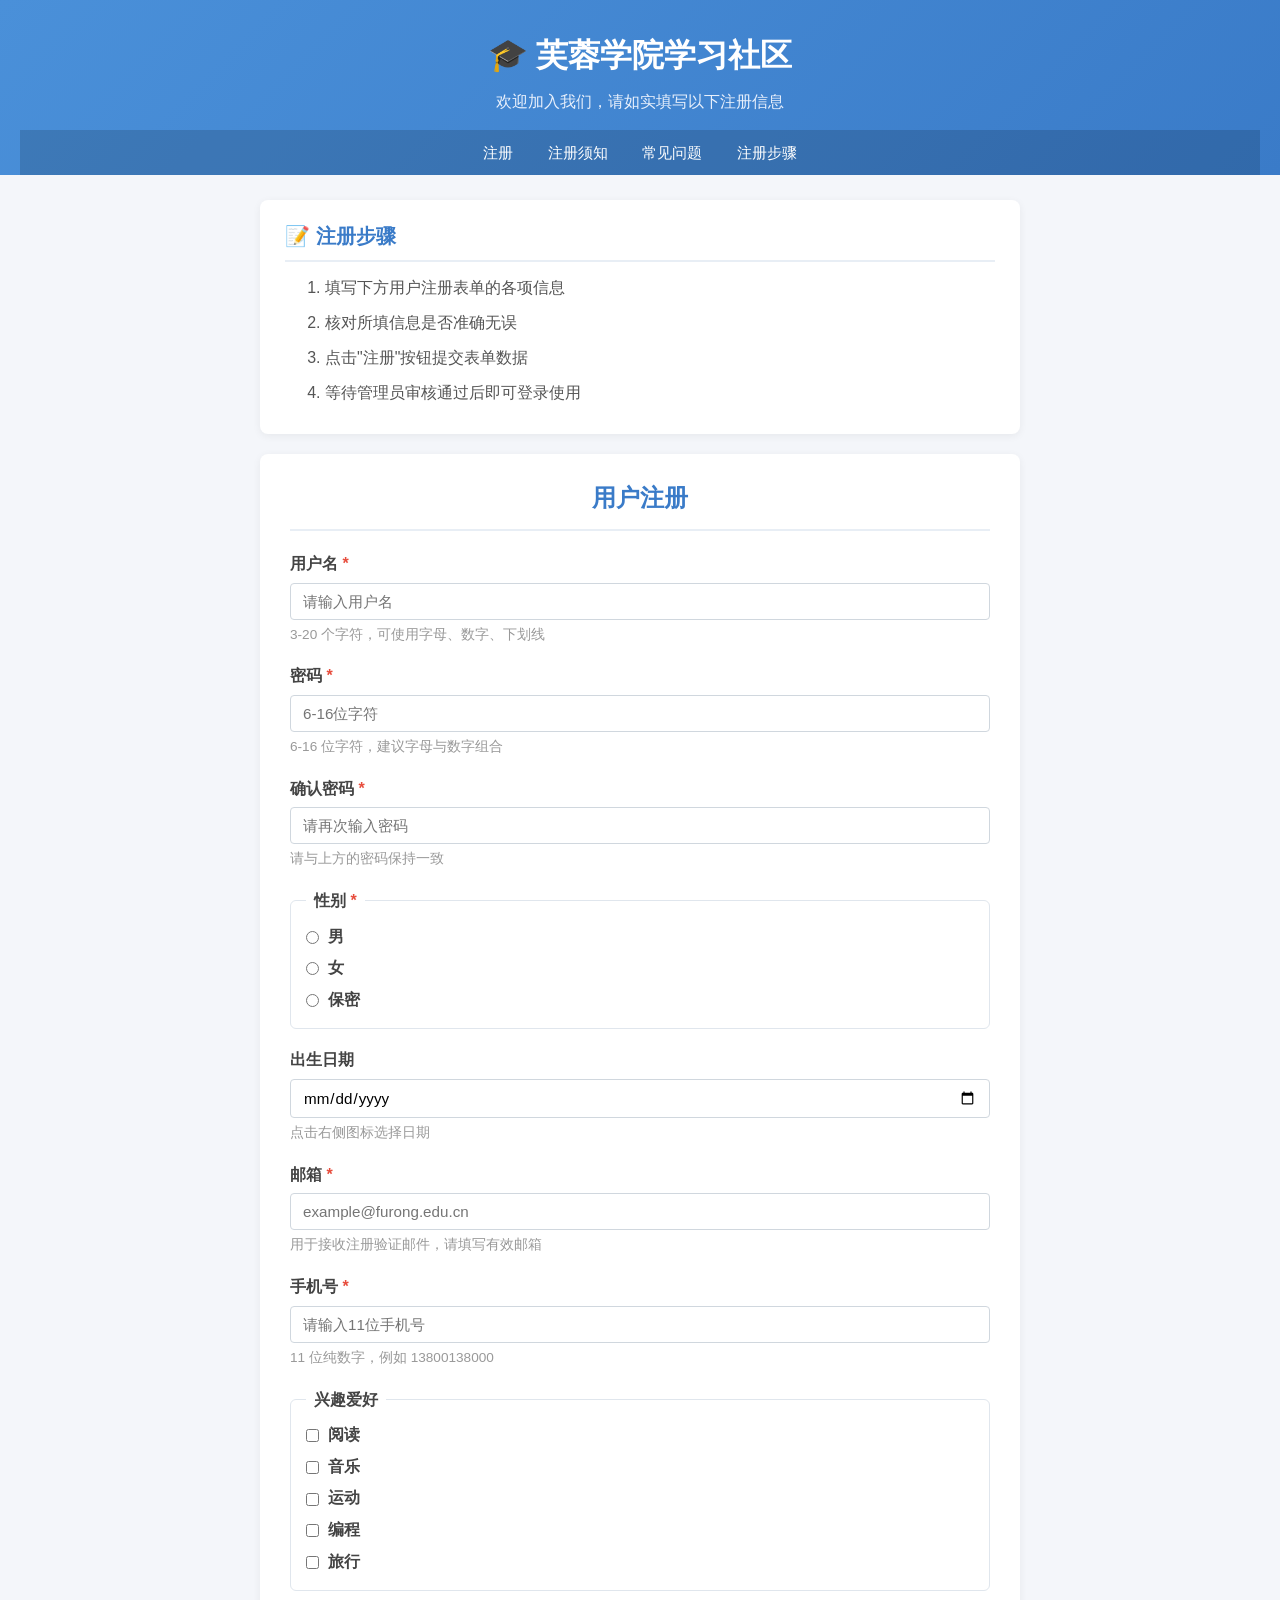
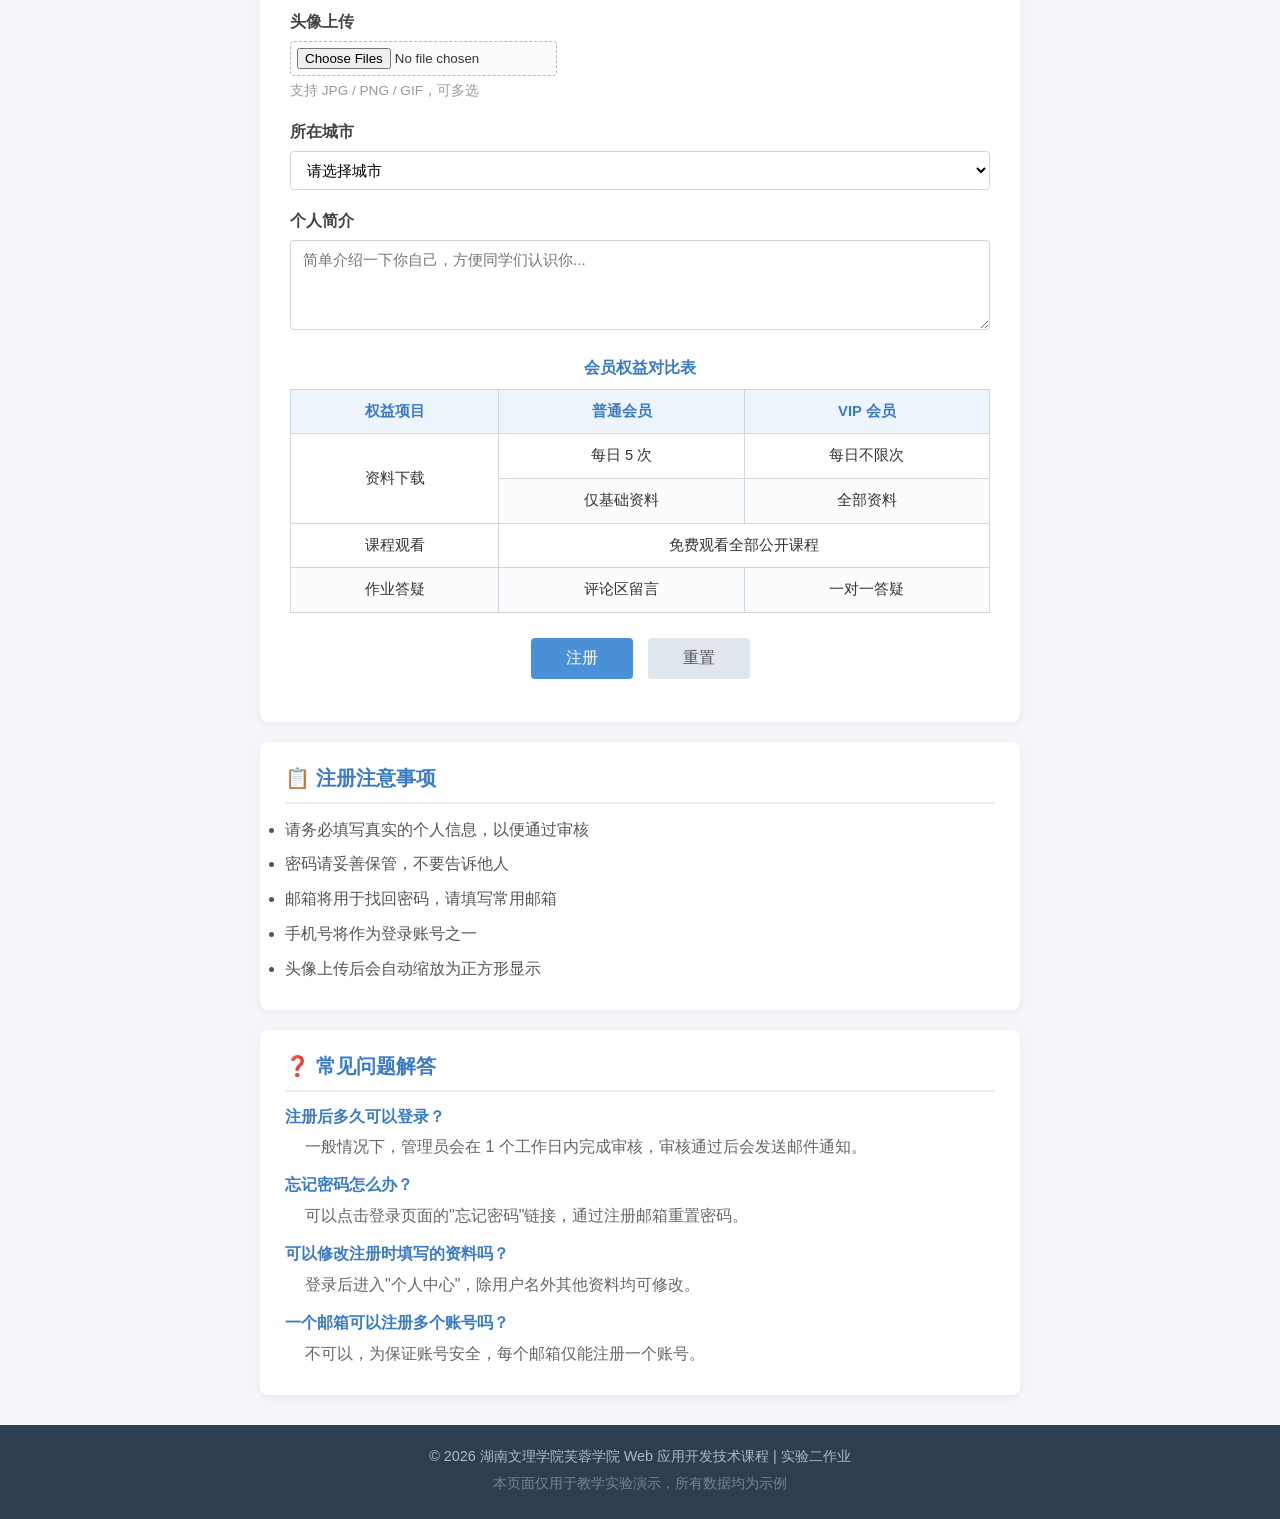
==== homework02/index.html @ c1a63b5d "第二次作业：用户注册页面" ====
<!DOCTYPE html>
<html lang="zh-CN">
<head>
    <meta charset="UTF-8">
    <meta name="viewport" content="width=device-width, initial-scale=1.0">
    <title>用户注册 - 芙蓉学院学习社区</title>
    <link rel="stylesheet" href="css/style.css">
</head>
<body>
    <!-- 页面头部（语义化标签 header） -->
    <header class="site-header">
        <div class="header-inner">
            <h1 class="site-title">🎓 芙蓉学院学习社区</h1>
            <p class="site-subtitle">欢迎加入我们，请如实填写以下注册信息</p>
        </div>
        <nav class="top-nav">
            <a href="#register-form">注册</a>
            <a href="#notice">注册须知</a>
            <a href="#faq">常见问题</a>
            <a href="#steps">注册步骤</a>
        </nav>
    </header>

    <!-- 主体区域（语义化标签 main） -->
    <main class="main-wrap">
        <!-- 注册步骤：有序列表 ol（教材P47） -->
        <section class="steps-box" id="steps">
            <h2>📝 注册步骤</h2>
            <ol class="steps-list">
                <li>填写下方用户注册表单的各项信息</li>
                <li>核对所填信息是否准确无误</li>
                <li>点击"注册"按钮提交表单数据</li>
                <li>等待管理员审核通过后即可登录使用</li>
            </ol>
        </section>

        <!-- 注册表单（核心部分，教材P203） -->
        <section class="form-box" id="register-form">
            <h2>用户注册</h2>
            <!-- 表单：action 暂时留空，method 用 post -->
            <form action="#" method="post" id="regForm" enctype="multipart/form-data">
                <!-- 用户名：text + required（教材P205） -->
                <div class="form-row">
                    <label for="username">
                        用户名 <span class="required">*</span>
                    </label>
                    <input type="text" id="username" name="username"
                           placeholder="请输入用户名" required minlength="3" maxlength="20">
                    <small class="hint">3-20 个字符，可使用字母、数字、下划线</small>
                </div>

                <!-- 密码：password + placeholder（教材P206） -->
                <div class="form-row">
                    <label for="password">
                        密码 <span class="required">*</span>
                    </label>
                    <input type="password" id="password" name="password"
                           placeholder="6-16位字符" required minlength="6" maxlength="16">
                    <small class="hint">6-16 位字符，建议字母与数字组合</small>
                </div>

                <!-- 确认密码：password（与密码一致） -->
                <div class="form-row">
                    <label for="confirmPassword">
                        确认密码 <span class="required">*</span>
                    </label>
                    <input type="password" id="confirmPassword" name="confirmPassword"
                           placeholder="请再次输入密码" required>
                    <small class="hint">请与上方的密码保持一致</small>
                </div>

                <!-- 性别：radio，使用 for+id 方式关联 label（教材P207） -->
                <fieldset class="form-row">
                    <legend>性别 <span class="required">*</span></legend>
                    <label for="male" class="radio-inline">
                        <input type="radio" id="male" name="gender" value="male" required>
                        男
                    </label>
                    <label for="female" class="radio-inline">
                        <input type="radio" id="female" name="gender" value="female">
                        女
                    </label>
                    <label for="secret" class="radio-inline">
                        <input type="radio" id="secret" name="gender" value="secret">
                        保密
                    </label>
                </fieldset>

                <!-- 出生日期：date，HTML5 新增类型（教材P239） -->
                <div class="form-row">
                    <label for="birthday">出生日期</label>
                    <input type="date" id="birthday" name="birthday" max="2010-12-31">
                    <small class="hint">点击右侧图标选择日期</small>
                </div>

                <!-- 邮箱：email，HTML5 新增类型 + required（教材P240） -->
                <div class="form-row">
                    <label for="email">
                        邮箱 <span class="required">*</span>
                    </label>
                    <input type="email" id="email" name="email"
                           placeholder="example@furong.edu.cn" required>
                    <small class="hint">用于接收注册验证邮件，请填写有效邮箱</small>
                </div>

                <!-- 手机号：tel + pattern 正则校验（教材P240、P235） -->
                <div class="form-row">
                    <label for="phone">
                        手机号 <span class="required">*</span>
                    </label>
                    <input type="tel" id="phone" name="phone"
                           placeholder="请输入11位手机号"
                           pattern="[0-9]{11}" required>
                    <small class="hint">11 位纯数字，例如 13800138000</small>
                </div>

                <!-- 兴趣爱好：checkbox 至少3个（教材P207） -->
                <!-- 这里使用包裹式 label 关联（与上方 for+id 形成两种用法） -->
                <fieldset class="form-row">
                    <legend>兴趣爱好</legend>
                    <label class="check-inline">
                        <input type="checkbox" name="hobby" value="reading"> 阅读
                    </label>
                    <label class="check-inline">
                        <input type="checkbox" name="hobby" value="music"> 音乐
                    </label>
                    <label class="check-inline">
                        <input type="checkbox" name="hobby" value="sports"> 运动
                    </label>
                    <label class="check-inline">
                        <input type="checkbox" name="hobby" value="coding"> 编程
                    </label>
                    <label class="check-inline">
                        <input type="checkbox" name="hobby" value="travel"> 旅行
                    </label>
                </fieldset>

                <!-- 头像上传：file + accept + multiple（教材P208） -->
                <div class="form-row">
                    <label for="avatar">头像上传</label>
                    <input type="file" id="avatar" name="avatar"
                           accept="image/*" multiple>
                    <small class="hint">支持 JPG / PNG / GIF，可多选</small>
                </div>

                <!-- 所在城市：select + option，一个默认选中（教材P214） -->
                <div class="form-row">
                    <label for="city">所在城市</label>
                    <select id="city" name="city">
                        <option value="" selected disabled>请选择城市</option>
                        <option value="changsha">长沙</option>
                        <option value="zhuzhou">株洲</option>
                        <option value="xiangtan">湘潭</option>
                        <option value="changde">常德</option>
                        <option value="yueyang">岳阳</option>
                        <option value="hengyang">衡阳</option>
                    </select>
                </div>

                <!-- 个人简介：textarea（教材P212） -->
                <div class="form-row">
                    <label for="bio">个人简介</label>
                    <textarea id="bio" name="bio" rows="4" cols="50"
                              placeholder="简单介绍一下你自己，方便同学们认识你..."></textarea>
                </div>

                <!-- 注册须知：表格 thead/tbody + colspan/rowspan（教材P179、P189） -->
                <div class="form-row" id="notice">
                    <table class="notice-table">
                        <caption>会员权益对比表</caption>
                        <thead>
                            <tr>
                                <th>权益项目</th>
                                <th>普通会员</th>
                                <th>VIP 会员</th>
                            </tr>
                        </thead>
                        <tbody>
                            <tr>
                                <!-- 使用 rowspan 合并：本列向下合并两行 -->
                                <td rowspan="2">资料下载</td>
                                <td>每日 5 次</td>
                                <td>每日不限次</td>
                            </tr>
                            <tr>
                                <td>仅基础资料</td>
                                <td>全部资料</td>
                            </tr>
                            <tr>
                                <td>课程观看</td>
                                <!-- 使用 colspan 合并：本行向右合并两列 -->
                                <td colspan="2">免费观看全部公开课程</td>
                            </tr>
                            <tr>
                                <td>作业答疑</td>
                                <td>评论区留言</td>
                                <td>一对一答疑</td>
                            </tr>
                        </tbody>
                    </table>
                </div>

                <!-- 操作按钮区 -->
                <div class="form-row btn-row">
                    <button type="submit" class="btn btn-submit">注册</button>
                    <button type="reset" class="btn btn-reset">重置</button>
                </div>
            </form>
        </section>

        <!-- 注册流程：无序列表 ul（教材P47） -->
        <section class="notice-box">
            <h2>📋 注册注意事项</h2>
            <ul class="notice-list">
                <li>请务必填写真实的个人信息，以便通过审核</li>
                <li>密码请妥善保管，不要告诉他人</li>
                <li>邮箱将用于找回密码，请填写常用邮箱</li>
                <li>手机号将作为登录账号之一</li>
                <li>头像上传后会自动缩放为正方形显示</li>
            </ul>
        </section>

        <!-- 常见问题：定义列表 dl（教材P47） -->
        <section class="faq-box" id="faq">
            <h2>❓ 常见问题解答</h2>
            <dl class="faq-list">
                <dt>注册后多久可以登录？</dt>
                <dd>一般情况下，管理员会在 1 个工作日内完成审核，审核通过后会发送邮件通知。</dd>

                <dt>忘记密码怎么办？</dt>
                <dd>可以点击登录页面的"忘记密码"链接，通过注册邮箱重置密码。</dd>

                <dt>可以修改注册时填写的资料吗？</dt>
                <dd>登录后进入"个人中心"，除用户名外其他资料均可修改。</dd>

                <dt>一个邮箱可以注册多个账号吗？</dt>
                <dd>不可以，为保证账号安全，每个邮箱仅能注册一个账号。</dd>
            </dl>
        </section>
    </main>

    <!-- 页脚（语义化标签 footer） -->
    <footer class="site-footer">
        <p>© 2026 湖南文理学院芙蓉学院 Web 应用开发技术课程 | 实验二作业</p>
        <p class="footer-sub">本页面仅用于教学实验演示，所有数据均为示例</p>
    </footer>

    <script src="js/app.js"></script>
</body>
</html>
---- homework02/css/style.css ----
/* ===== 全局样式 ===== */
* {
    margin: 0;
    padding: 0;
    box-sizing: border-box;
}

body {
    font-family: "Microsoft YaHei", "PingFang SC", Arial, sans-serif;
    background: #f4f6fa;
    color: #333;
    line-height: 1.6;
}

a {
    text-decoration: none;
    color: #4a90d9;
}

a:hover {
    color: #2a6cb8;
    text-decoration: underline;
}

/* ===== 页面头部 header ===== */
.site-header {
    background: linear-gradient(135deg, #4a90d9 0%, #3a7bc8 100%);
    color: #fff;
    text-align: center;
    padding: 30px 20px 0;
}

.header-inner {
    max-width: 800px;
    margin: 0 auto;
    padding-bottom: 15px;
}

.site-title {
    font-size: 2rem;
    margin-bottom: 8px;
}

.site-subtitle {
    font-size: 1rem;
    color: #e8f0fc;
}

.top-nav {
    background: rgba(0, 0, 0, 0.15);
    padding: 10px 20px;
}

.top-nav a {
    color: #fff;
    margin: 0 15px;
    font-size: 0.95rem;
    transition: opacity 0.3s;
}

.top-nav a:hover {
    opacity: 0.8;
    text-decoration: underline;
}

/* ===== 主体区域 main ===== */
.main-wrap {
    max-width: 800px;
    margin: 25px auto;
    padding: 0 20px;
}

/* ===== 注册步骤（ol 有序列表） ===== */
.steps-box,
.notice-box,
.faq-box {
    background: #fff;
    border-radius: 8px;
    padding: 20px 25px;
    margin-bottom: 20px;
    box-shadow: 0 2px 8px rgba(0, 0, 0, 0.06);
}

.steps-box h2,
.notice-box h2,
.faq-box h2 {
    color: #3a7bc8;
    font-size: 1.25rem;
    margin-bottom: 12px;
    padding-bottom: 8px;
    border-bottom: 2px solid #e8eef5;
}

.steps-list {
    margin-left: 25px;
    padding-left: 15px;
}

.steps-list li,
.notice-list li {
    margin-bottom: 6px;
    line-height: 1.8;
    color: #555;
}

/* ===== 注册表单 ===== */
.form-box {
    background: #fff;
    border-radius: 8px;
    padding: 25px 30px;
    margin-bottom: 20px;
    box-shadow: 0 2px 8px rgba(0, 0, 0, 0.06);
}

.form-box h2 {
    color: #3a7bc8;
    font-size: 1.5rem;
    text-align: center;
    margin-bottom: 20px;
    padding-bottom: 12px;
    border-bottom: 2px solid #e8eef5;
}

.form-row {
    margin-bottom: 18px;
}

.form-row > label {
    display: block;
    margin-bottom: 6px;
    font-weight: bold;
    color: #444;
}

.required {
    color: #e74c3c;
}

.hint {
    display: block;
    margin-top: 4px;
    color: #999;
    font-size: 0.85rem;
}

/* 输入框统一样式 */
input[type="text"],
input[type="password"],
input[type="email"],
input[type="tel"],
input[type="date"],
select,
textarea {
    width: 100%;
    padding: 9px 12px;
    border: 1px solid #d0d7de;
    border-radius: 4px;
    font-size: 0.95rem;
    font-family: inherit;
    background: #fff;
    outline: none;
    transition: border-color 0.3s;
}

input[type="text"]:focus,
input[type="password"]:focus,
input[type="email"]:focus,
input[type="tel"]:focus,
input[type="date"]:focus,
select:focus,
textarea:focus {
    border-color: #4a90d9;
    box-shadow: 0 0 0 2px rgba(74, 144, 217, 0.15);
}

textarea {
    resize: vertical;
    min-height: 90px;
}

input[type="file"] {
    padding: 6px;
    border: 1px dashed #b0b8c0;
    background: #fafbfc;
    border-radius: 4px;
}

/* fieldset / legend：用于单选与多选分组 */
fieldset {
    border: 1px solid #e0e6ed;
    border-radius: 6px;
    padding: 10px 15px;
}

legend {
    font-weight: bold;
    color: #444;
    padding: 0 8px;
}

.radio-inline,
.check-inline {
    display: inline-block;
    margin-right: 18px;
    cursor: pointer;
    font-weight: normal;
}

.radio-inline input,
.check-inline input {
    margin-right: 5px;
    vertical-align: middle;
}

/* ===== 表格：会员权益对比表 ===== */
.notice-table {
    width: 100%;
    border-collapse: collapse;
    margin-top: 8px;
    background: #fff;
}

.notice-table caption {
    caption-side: top;
    font-weight: bold;
    color: #3a7bc8;
    padding-bottom: 8px;
    font-size: 1rem;
}

.notice-table th,
.notice-table td {
    border: 1px solid #d0d7de;
    padding: 10px 12px;
    text-align: center;
    font-size: 0.92rem;
}

.notice-table thead {
    background: #eef4fb;
}

.notice-table th {
    color: #3a7bc8;
    font-weight: bold;
}

.notice-table tbody tr:nth-child(even) {
    background: #fafcfe;
}

/* ===== 按钮 ===== */
.btn-row {
    display: flex;
    gap: 15px;
    justify-content: center;
    margin-top: 25px;
}

.btn {
    padding: 10px 35px;
    border: none;
    border-radius: 4px;
    font-size: 1rem;
    cursor: pointer;
    font-family: inherit;
    transition: opacity 0.3s;
}

.btn:hover {
    opacity: 0.88;
}

.btn-submit {
    background: #4a90d9;
    color: #fff;
}

.btn-reset {
    background: #e0e6ed;
    color: #555;
}

/* ===== 常见问题 dl ===== */
.faq-list dt {
    font-weight: bold;
    color: #3a7bc8;
    margin-top: 12px;
    margin-bottom: 4px;
}

.faq-list dd {
    margin-left: 20px;
    color: #666;
    line-height: 1.7;
    margin-bottom: 8px;
}

/* ===== 页脚 footer ===== */
.site-footer {
    background: #2c3e50;
    color: #b0b8c0;
    text-align: center;
    padding: 20px 20px;
    margin-top: 30px;
}

.site-footer p {
    margin-bottom: 4px;
    font-size: 0.9rem;
}

.footer-sub {
    color: #7a8290;
    font-size: 0.85rem;
}

/* ===== 响应式 ===== */
@media (max-width: 600px) {
    .site-title {
        font-size: 1.5rem;
    }

    .form-box,
    .steps-box,
    .notice-box,
    .faq-box {
        padding: 18px 15px;
    }

    .top-nav a {
        margin: 0 8px;
        font-size: 0.85rem;
    }

    .radio-inline,
    .check-inline {
        display: block;
        margin-bottom: 8px;
    }

    .btn-row {
        flex-direction: column;
    }

    .btn {
        width: 100%;
    }
}
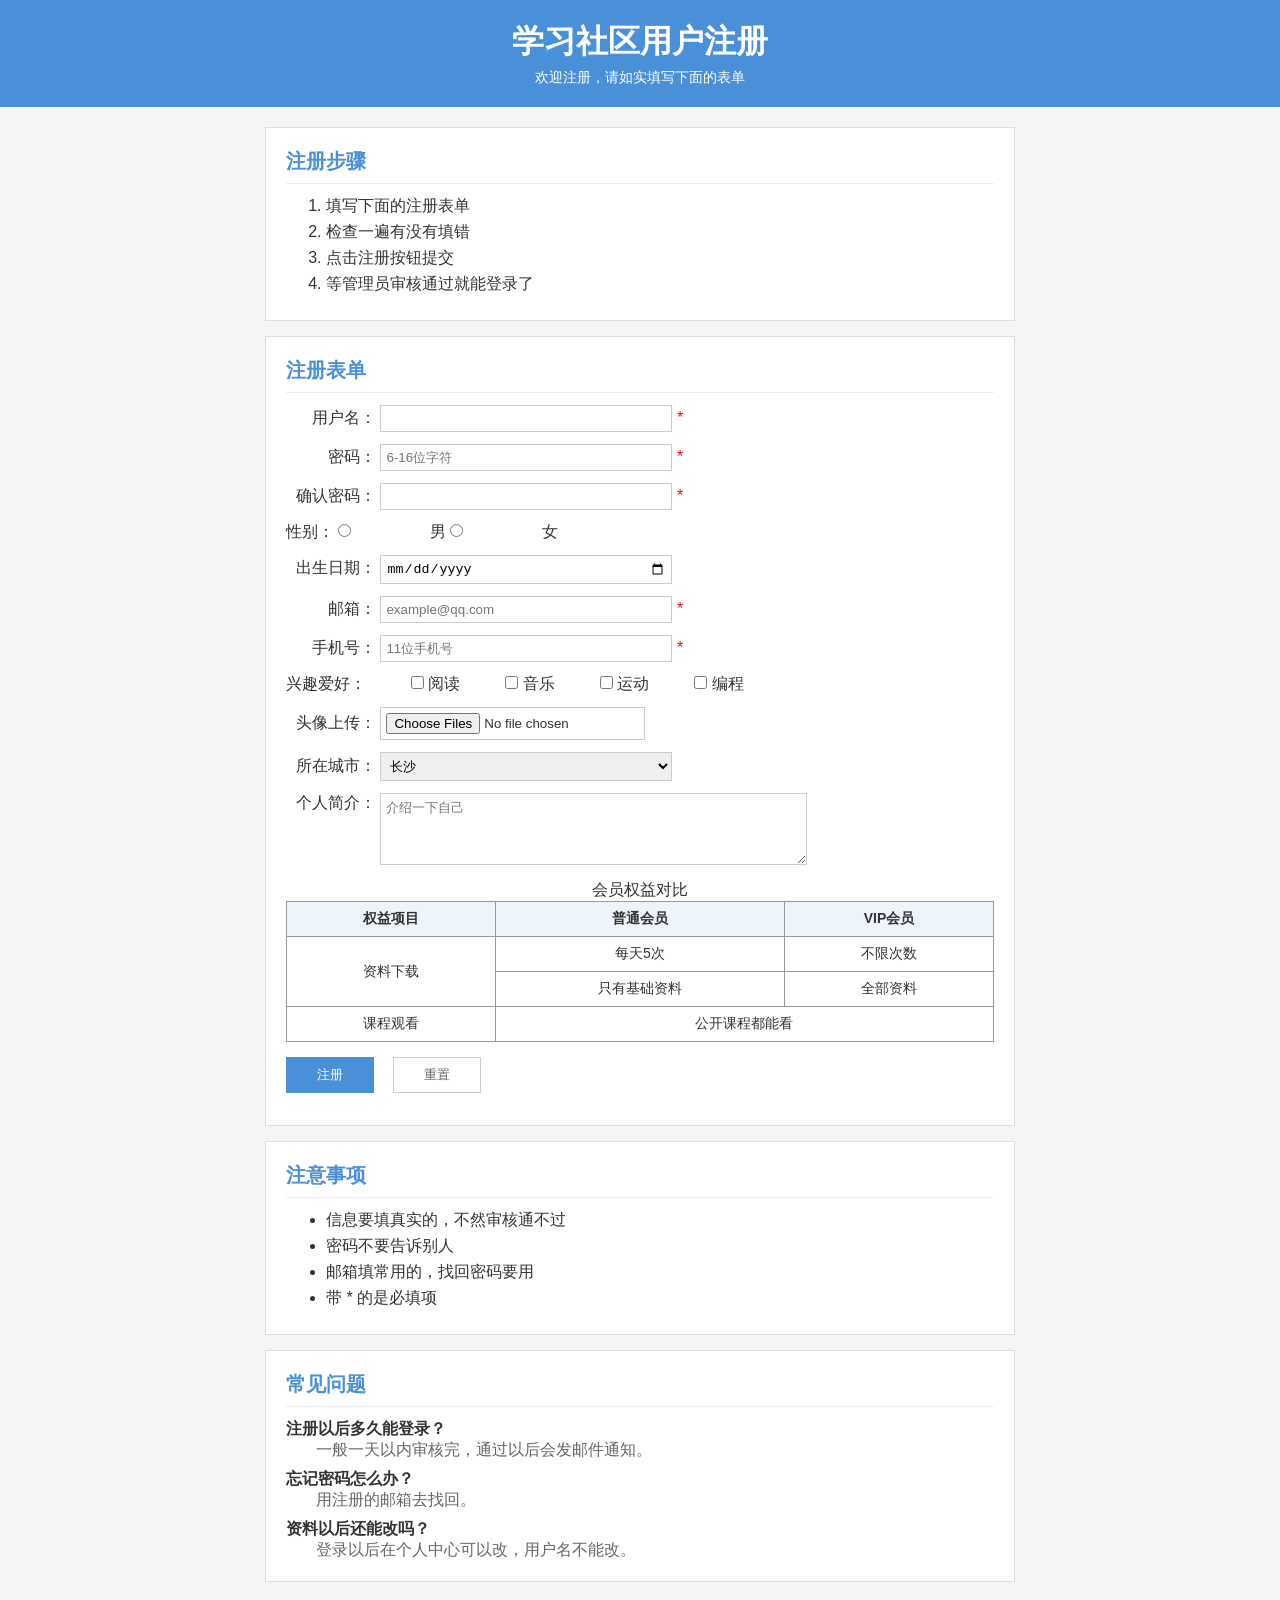
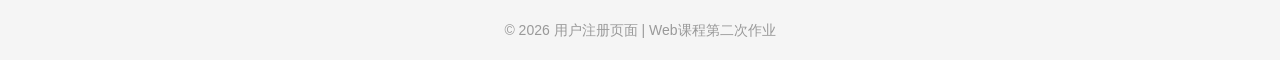
==== commit 37691347: "第二次作业：用户注册界面" ====
--- a/homework02/index.html
+++ b/homework02/index.html
@@ -3,246 +3,154 @@
 <head>
     <meta charset="UTF-8">
     <meta name="viewport" content="width=device-width, initial-scale=1.0">
-    <title>用户注册 - 芙蓉学院学习社区</title>
+    <title>用户注册</title>
     <link rel="stylesheet" href="css/style.css">
 </head>
 <body>
-    <!-- 页面头部（语义化标签 header） -->
-    <header class="site-header">
-        <div class="header-inner">
-            <h1 class="site-title">🎓 芙蓉学院学习社区</h1>
-            <p class="site-subtitle">欢迎加入我们，请如实填写以下注册信息</p>
-        </div>
-        <nav class="top-nav">
-            <a href="#register-form">注册</a>
-            <a href="#notice">注册须知</a>
-            <a href="#faq">常见问题</a>
-            <a href="#steps">注册步骤</a>
-        </nav>
+    <header>
+        <h1>学习社区用户注册</h1>
+        <p>欢迎注册，请如实填写下面的表单</p>
     </header>
 
-    <!-- 主体区域（语义化标签 main） -->
-    <main class="main-wrap">
-        <!-- 注册步骤：有序列表 ol（教材P47） -->
-        <section class="steps-box" id="steps">
-            <h2>📝 注册步骤</h2>
-            <ol class="steps-list">
-                <li>填写下方用户注册表单的各项信息</li>
-                <li>核对所填信息是否准确无误</li>
-                <li>点击"注册"按钮提交表单数据</li>
-                <li>等待管理员审核通过后即可登录使用</li>
+    <main>
+        <!-- 注册步骤 用有序列表 -->
+        <section class="box">
+            <h2>注册步骤</h2>
+            <ol>
+                <li>填写下面的注册表单</li>
+                <li>检查一遍有没有填错</li>
+                <li>点击注册按钮提交</li>
+                <li>等管理员审核通过就能登录了</li>
             </ol>
         </section>
 
-        <!-- 注册表单（核心部分，教材P203） -->
-        <section class="form-box" id="register-form">
-            <h2>用户注册</h2>
-            <!-- 表单：action 暂时留空，method 用 post -->
-            <form action="#" method="post" id="regForm" enctype="multipart/form-data">
-                <!-- 用户名：text + required（教材P205） -->
-                <div class="form-row">
-                    <label for="username">
-                        用户名 <span class="required">*</span>
-                    </label>
-                    <input type="text" id="username" name="username"
-                           placeholder="请输入用户名" required minlength="3" maxlength="20">
-                    <small class="hint">3-20 个字符，可使用字母、数字、下划线</small>
-                </div>
-
-                <!-- 密码：password + placeholder（教材P206） -->
-                <div class="form-row">
-                    <label for="password">
-                        密码 <span class="required">*</span>
-                    </label>
-                    <input type="password" id="password" name="password"
-                           placeholder="6-16位字符" required minlength="6" maxlength="16">
-                    <small class="hint">6-16 位字符，建议字母与数字组合</small>
-                </div>
-
-                <!-- 确认密码：password（与密码一致） -->
-                <div class="form-row">
-                    <label for="confirmPassword">
-                        确认密码 <span class="required">*</span>
-                    </label>
-                    <input type="password" id="confirmPassword" name="confirmPassword"
-                           placeholder="请再次输入密码" required>
-                    <small class="hint">请与上方的密码保持一致</small>
-                </div>
-
-                <!-- 性别：radio，使用 for+id 方式关联 label（教材P207） -->
-                <fieldset class="form-row">
-                    <legend>性别 <span class="required">*</span></legend>
-                    <label for="male" class="radio-inline">
-                        <input type="radio" id="male" name="gender" value="male" required>
-                        男
-                    </label>
-                    <label for="female" class="radio-inline">
-                        <input type="radio" id="female" name="gender" value="female">
-                        女
-                    </label>
-                    <label for="secret" class="radio-inline">
-                        <input type="radio" id="secret" name="gender" value="secret">
-                        保密
-                    </label>
-                </fieldset>
-
-                <!-- 出生日期：date，HTML5 新增类型（教材P239） -->
-                <div class="form-row">
-                    <label for="birthday">出生日期</label>
-                    <input type="date" id="birthday" name="birthday" max="2010-12-31">
-                    <small class="hint">点击右侧图标选择日期</small>
-                </div>
-
-                <!-- 邮箱：email，HTML5 新增类型 + required（教材P240） -->
-                <div class="form-row">
-                    <label for="email">
-                        邮箱 <span class="required">*</span>
-                    </label>
-                    <input type="email" id="email" name="email"
-                           placeholder="example@furong.edu.cn" required>
-                    <small class="hint">用于接收注册验证邮件，请填写有效邮箱</small>
-                </div>
-
-                <!-- 手机号：tel + pattern 正则校验（教材P240、P235） -->
-                <div class="form-row">
-                    <label for="phone">
-                        手机号 <span class="required">*</span>
-                    </label>
-                    <input type="tel" id="phone" name="phone"
-                           placeholder="请输入11位手机号"
-                           pattern="[0-9]{11}" required>
-                    <small class="hint">11 位纯数字，例如 13800138000</small>
-                </div>
-
-                <!-- 兴趣爱好：checkbox 至少3个（教材P207） -->
-                <!-- 这里使用包裹式 label 关联（与上方 for+id 形成两种用法） -->
-                <fieldset class="form-row">
-                    <legend>兴趣爱好</legend>
-                    <label class="check-inline">
-                        <input type="checkbox" name="hobby" value="reading"> 阅读
-                    </label>
-                    <label class="check-inline">
-                        <input type="checkbox" name="hobby" value="music"> 音乐
-                    </label>
-                    <label class="check-inline">
-                        <input type="checkbox" name="hobby" value="sports"> 运动
-                    </label>
-                    <label class="check-inline">
-                        <input type="checkbox" name="hobby" value="coding"> 编程
-                    </label>
-                    <label class="check-inline">
-                        <input type="checkbox" name="hobby" value="travel"> 旅行
-                    </label>
-                </fieldset>
-
-                <!-- 头像上传：file + accept + multiple（教材P208） -->
-                <div class="form-row">
-                    <label for="avatar">头像上传</label>
-                    <input type="file" id="avatar" name="avatar"
-                           accept="image/*" multiple>
-                    <small class="hint">支持 JPG / PNG / GIF，可多选</small>
-                </div>
-
-                <!-- 所在城市：select + option，一个默认选中（教材P214） -->
-                <div class="form-row">
-                    <label for="city">所在城市</label>
-                    <select id="city" name="city">
-                        <option value="" selected disabled>请选择城市</option>
-                        <option value="changsha">长沙</option>
+        <section class="box">
+            <h2>注册表单</h2>
+            <form action="#" method="post" id="regForm">
+                <p>
+                    <label for="username">用户名：</label>
+                    <input type="text" name="username" id="username" required>
+                    <span class="red">*</span>
+                </p>
+                <p>
+                    <label for="password">密码：</label>
+                    <input type="password" name="password" id="password" placeholder="6-16位字符" required>
+                    <span class="red">*</span>
+                </p>
+                <p>
+                    <label for="confirmPassword">确认密码：</label>
+                    <input type="password" name="confirmPassword" id="confirmPassword" required>
+                    <span class="red">*</span>
+                </p>
+                <!-- 性别 单选 for+id这种label用法 -->
+                <p>
+                    性别：
+                    <input type="radio" name="gender" id="male" value="male" required>
+                    <label for="male">男</label>
+                    <input type="radio" name="gender" id="female" value="female">
+                    <label for="female">女</label>
+                </p>
+                <p>
+                    <label for="birthday">出生日期：</label>
+                    <input type="date" name="birthday" id="birthday">
+                </p>
+                <p>
+                    <label for="email">邮箱：</label>
+                    <input type="email" name="email" id="email" placeholder="example@qq.com" required>
+                    <span class="red">*</span>
+                </p>
+                <p>
+                    <label for="phone">手机号：</label>
+                    <input type="tel" name="phone" id="phone" pattern="[0-9]{11}" placeholder="11位手机号" required>
+                    <span class="red">*</span>
+                </p>
+                <!-- 兴趣爱好 多选 这里用包裹式的label -->
+                <p>
+                    兴趣爱好：
+                    <label><input type="checkbox" name="hobby" value="reading"> 阅读</label>
+                    <label><input type="checkbox" name="hobby" value="music"> 音乐</label>
+                    <label><input type="checkbox" name="hobby" value="sports"> 运动</label>
+                    <label><input type="checkbox" name="hobby" value="coding"> 编程</label>
+                </p>
+                <p>
+                    <label for="avatar">头像上传：</label>
+                    <input type="file" name="avatar" id="avatar" accept="image/*" multiple>
+                </p>
+                <p>
+                    <label for="city">所在城市：</label>
+                    <select name="city" id="city">
+                        <option value="changsha" selected>长沙</option>
                         <option value="zhuzhou">株洲</option>
                         <option value="xiangtan">湘潭</option>
                         <option value="changde">常德</option>
-                        <option value="yueyang">岳阳</option>
-                        <option value="hengyang">衡阳</option>
                     </select>
-                </div>
+                </p>
+                <p>
+                    <label for="bio">个人简介：</label>
+                    <textarea name="bio" id="bio" rows="4" cols="50" placeholder="介绍一下自己"></textarea>
+                </p>
 
-                <!-- 个人简介：textarea（教材P212） -->
-                <div class="form-row">
-                    <label for="bio">个人简介</label>
-                    <textarea id="bio" name="bio" rows="4" cols="50"
-                              placeholder="简单介绍一下你自己，方便同学们认识你..."></textarea>
-                </div>
+                <!-- 这个表格合并单元格的地方改了好几遍才对 -->
+                <table border="1">
+                    <caption>会员权益对比</caption>
+                    <thead>
+                        <tr>
+                            <th>权益项目</th>
+                            <th>普通会员</th>
+                            <th>VIP会员</th>
+                        </tr>
+                    </thead>
+                    <tbody>
+                        <tr>
+                            <td rowspan="2">资料下载</td>
+                            <td>每天5次</td>
+                            <td>不限次数</td>
+                        </tr>
+                        <tr>
+                            <td>只有基础资料</td>
+                            <td>全部资料</td>
+                        </tr>
+                        <tr>
+                            <td>课程观看</td>
+                            <td colspan="2">公开课程都能看</td>
+                        </tr>
+                    </tbody>
+                </table>
 
-                <!-- 注册须知：表格 thead/tbody + colspan/rowspan（教材P179、P189） -->
-                <div class="form-row" id="notice">
-                    <table class="notice-table">
-                        <caption>会员权益对比表</caption>
-                        <thead>
-                            <tr>
-                                <th>权益项目</th>
-                                <th>普通会员</th>
-                                <th>VIP 会员</th>
-                            </tr>
-                        </thead>
-                        <tbody>
-                            <tr>
-                                <!-- 使用 rowspan 合并：本列向下合并两行 -->
-                                <td rowspan="2">资料下载</td>
-                                <td>每日 5 次</td>
-                                <td>每日不限次</td>
-                            </tr>
-                            <tr>
-                                <td>仅基础资料</td>
-                                <td>全部资料</td>
-                            </tr>
-                            <tr>
-                                <td>课程观看</td>
-                                <!-- 使用 colspan 合并：本行向右合并两列 -->
-                                <td colspan="2">免费观看全部公开课程</td>
-                            </tr>
-                            <tr>
-                                <td>作业答疑</td>
-                                <td>评论区留言</td>
-                                <td>一对一答疑</td>
-                            </tr>
-                        </tbody>
-                    </table>
-                </div>
-
-                <!-- 操作按钮区 -->
-                <div class="form-row btn-row">
-                    <button type="submit" class="btn btn-submit">注册</button>
-                    <button type="reset" class="btn btn-reset">重置</button>
-                </div>
+                <p class="btns">
+                    <button type="submit">注册</button>
+                    <button type="reset">重置</button>
+                </p>
             </form>
         </section>
 
-        <!-- 注册流程：无序列表 ul（教材P47） -->
-        <section class="notice-box">
-            <h2>📋 注册注意事项</h2>
-            <ul class="notice-list">
-                <li>请务必填写真实的个人信息，以便通过审核</li>
-                <li>密码请妥善保管，不要告诉他人</li>
-                <li>邮箱将用于找回密码，请填写常用邮箱</li>
-                <li>手机号将作为登录账号之一</li>
-                <li>头像上传后会自动缩放为正方形显示</li>
+        <!-- 注意事项 用无序列表 -->
+        <section class="box">
+            <h2>注意事项</h2>
+            <ul>
+                <li>信息要填真实的，不然审核通不过</li>
+                <li>密码不要告诉别人</li>
+                <li>邮箱填常用的，找回密码要用</li>
+                <li>带 * 的是必填项</li>
             </ul>
         </section>
 
-        <!-- 常见问题：定义列表 dl（教材P47） -->
-        <section class="faq-box" id="faq">
-            <h2>❓ 常见问题解答</h2>
-            <dl class="faq-list">
-                <dt>注册后多久可以登录？</dt>
-                <dd>一般情况下，管理员会在 1 个工作日内完成审核，审核通过后会发送邮件通知。</dd>
-
+        <!-- 常见问题 用定义列表 -->
+        <section class="box">
+            <h2>常见问题</h2>
+            <dl>
+                <dt>注册以后多久能登录？</dt>
+                <dd>一般一天以内审核完，通过以后会发邮件通知。</dd>
                 <dt>忘记密码怎么办？</dt>
-                <dd>可以点击登录页面的"忘记密码"链接，通过注册邮箱重置密码。</dd>
-
-                <dt>可以修改注册时填写的资料吗？</dt>
-                <dd>登录后进入"个人中心"，除用户名外其他资料均可修改。</dd>
-
-                <dt>一个邮箱可以注册多个账号吗？</dt>
-                <dd>不可以，为保证账号安全，每个邮箱仅能注册一个账号。</dd>
+                <dd>用注册的邮箱去找回。</dd>
+                <dt>资料以后还能改吗？</dt>
+                <dd>登录以后在个人中心可以改，用户名不能改。</dd>
             </dl>
         </section>
     </main>
 
-    <!-- 页脚（语义化标签 footer） -->
-    <footer class="site-footer">
-        <p>© 2026 湖南文理学院芙蓉学院 Web 应用开发技术课程 | 实验二作业</p>
-        <p class="footer-sub">本页面仅用于教学实验演示，所有数据均为示例</p>
+    <footer>
+        <p>© 2026 用户注册页面 | Web课程第二次作业</p>
     </footer>
 
     <script src="js/app.js"></script>
--- a/homework02/css/style.css
+++ b/homework02/css/style.css
@@ -1,349 +1,151 @@
-/* ===== 全局样式 ===== */
+/* 第一次写这种完整页面，样式写得比较简单 */
+
 * {
     margin: 0;
     padding: 0;
-    box-sizing: border-box;
 }
 
 body {
-    font-family: "Microsoft YaHei", "PingFang SC", Arial, sans-serif;
-    background: #f4f6fa;
+    font-family: "Microsoft YaHei", sans-serif;
+    background: #f5f5f5;
     color: #333;
-    line-height: 1.6;
 }
 
-a {
-    text-decoration: none;
-    color: #4a90d9;
+/* 头部 */
+header {
+    background: #4a90d9;
+    color: #fff;
+    text-align: center;
+    padding: 20px;
 }
 
-a:hover {
-    color: #2a6cb8;
-    text-decoration: underline;
+header p {
+    margin-top: 5px;
+    font-size: 14px;
 }
 
-/* ===== 页面头部 header ===== */
-.site-header {
-    background: linear-gradient(135deg, #4a90d9 0%, #3a7bc8 100%);
-    color: #fff;
-    text-align: center;
-    padding: 30px 20px 0;
+main {
+    width: 750px;
+    margin: 20px auto;
 }
 
-.header-inner {
-    max-width: 800px;
-    margin: 0 auto;
-    padding-bottom: 15px;
+.box {
+    background: #fff;
+    border: 1px solid #ddd;
+    padding: 20px;
+    margin-bottom: 15px;
 }
 
-.site-title {
-    font-size: 2rem;
-    margin-bottom: 8px;
+.box h2 {
+    font-size: 20px;
+    color: #4a90d9;
+    border-bottom: 1px solid #eee;
+    padding-bottom: 8px;
+    margin-bottom: 12px;
 }
 
-.site-subtitle {
-    font-size: 1rem;
-    color: #e8f0fc;
+/* 表单 */
+form p {
+    margin-bottom: 12px;
 }
 
-.top-nav {
-    background: rgba(0, 0, 0, 0.15);
-    padding: 10px 20px;
+form label {
+    display: inline-block;
+    width: 90px;
+    text-align: right;
 }
 
-.top-nav a {
-    color: #fff;
-    margin: 0 15px;
-    font-size: 0.95rem;
-    transition: opacity 0.3s;
+.red {
+    color: red;
 }
 
-.top-nav a:hover {
-    opacity: 0.8;
-    text-decoration: underline;
+input[type="text"], input[type="password"], input[type="email"], input[type="tel"], input[type="date"] {
+    border: 1px solid #ccc;
+    padding: 5px;
+    width: 280px;
 }
 
-/* ===== 主体区域 main ===== */
-.main-wrap {
-    max-width: 800px;
-    margin: 25px auto;
-    padding: 0 20px;
+input[type="file"] {
+    border: 1px solid #ccc;
+    padding: 5px;
 }
 
-/* ===== 注册步骤（ol 有序列表） ===== */
-.steps-box,
-.notice-box,
-.faq-box {
-    background: #fff;
-    border-radius: 8px;
-    padding: 20px 25px;
-    margin-bottom: 20px;
-    box-shadow: 0 2px 8px rgba(0, 0, 0, 0.06);
-}
-
-.steps-box h2,
-.notice-box h2,
-.faq-box h2 {
-    color: #3a7bc8;
-    font-size: 1.25rem;
-    margin-bottom: 12px;
-    padding-bottom: 8px;
-    border-bottom: 2px solid #e8eef5;
-}
-
-.steps-list {
-    margin-left: 25px;
-    padding-left: 15px;
-}
-
-.steps-list li,
-.notice-list li {
-    margin-bottom: 6px;
-    line-height: 1.8;
-    color: #555;
-}
-
-/* ===== 注册表单 ===== */
-.form-box {
-    background: #fff;
-    border-radius: 8px;
-    padding: 25px 30px;
-    margin-bottom: 20px;
-    box-shadow: 0 2px 8px rgba(0, 0, 0, 0.06);
-}
-
-.form-box h2 {
-    color: #3a7bc8;
-    font-size: 1.5rem;
-    text-align: center;
-    margin-bottom: 20px;
-    padding-bottom: 12px;
-    border-bottom: 2px solid #e8eef5;
-}
-
-.form-row {
-    margin-bottom: 18px;
-}
-
-.form-row > label {
-    display: block;
-    margin-bottom: 6px;
-    font-weight: bold;
-    color: #444;
-}
-
-.required {
-    color: #e74c3c;
-}
-
-.hint {
-    display: block;
-    margin-top: 4px;
-    color: #999;
-    font-size: 0.85rem;
-}
-
-/* 输入框统一样式 */
-input[type="text"],
-input[type="password"],
-input[type="email"],
-input[type="tel"],
-input[type="date"],
-select,
-textarea {
-    width: 100%;
-    padding: 9px 12px;
-    border: 1px solid #d0d7de;
-    border-radius: 4px;
-    font-size: 0.95rem;
-    font-family: inherit;
-    background: #fff;
-    outline: none;
-    transition: border-color 0.3s;
-}
-
-input[type="text"]:focus,
-input[type="password"]:focus,
-input[type="email"]:focus,
-input[type="tel"]:focus,
-input[type="date"]:focus,
-select:focus,
-textarea:focus {
-    border-color: #4a90d9;
-    box-shadow: 0 0 0 2px rgba(74, 144, 217, 0.15);
+/* 宽度是试出来的，280加上边框和padding刚好对齐 */
+select {
+    border: 1px solid #ccc;
+    padding: 5px;
+    width: 292px;
 }
 
 textarea {
-    resize: vertical;
-    min-height: 90px;
+    border: 1px solid #ccc;
+    padding: 5px;
+    vertical-align: top;
 }
 
-input[type="file"] {
-    padding: 6px;
-    border: 1px dashed #b0b8c0;
-    background: #fafbfc;
-    border-radius: 4px;
+/* 表格 */
+table {
+    border-collapse: collapse;
+    width: 100%;
+    margin: 15px 0;
 }
 
-/* fieldset / legend：用于单选与多选分组 */
-fieldset {
-    border: 1px solid #e0e6ed;
-    border-radius: 6px;
-    padding: 10px 15px;
+table th, table td {
+    border: 1px solid #999;
+    padding: 8px;
+    text-align: center;
+    font-size: 14px;
 }
 
-legend {
-    font-weight: bold;
-    color: #444;
-    padding: 0 8px;
-}
-
-.radio-inline,
-.check-inline {
-    display: inline-block;
-    margin-right: 18px;
-    cursor: pointer;
-    font-weight: normal;
-}
-
-.radio-inline input,
-.check-inline input {
-    margin-right: 5px;
-    vertical-align: middle;
-}
-
-/* ===== 表格：会员权益对比表 ===== */
-.notice-table {
-    width: 100%;
-    border-collapse: collapse;
-    margin-top: 8px;
-    background: #fff;
-}
-
-.notice-table caption {
-    caption-side: top;
-    font-weight: bold;
-    color: #3a7bc8;
-    padding-bottom: 8px;
-    font-size: 1rem;
-}
-
-.notice-table th,
-.notice-table td {
-    border: 1px solid #d0d7de;
-    padding: 10px 12px;
-    text-align: center;
-    font-size: 0.92rem;
-}
-
-.notice-table thead {
+table th {
     background: #eef4fb;
 }
 
-.notice-table th {
-    color: #3a7bc8;
-    font-weight: bold;
+/* 按钮 */
+button {
+    padding: 8px 30px;
+    margin-right: 15px;
+    border: 1px solid #4a90d9;
+    background: #4a90d9;
+    color: #fff;
+    cursor: pointer;
 }
 
-.notice-table tbody tr:nth-child(even) {
-    background: #fafcfe;
+button[type="reset"] {
+    background: #fff;
+    color: #666;
+    border: 1px solid #ccc;
 }
 
-/* ===== 按钮 ===== */
-.btn-row {
-    display: flex;
-    gap: 15px;
-    justify-content: center;
-    margin-top: 25px;
+button:hover {
+    opacity: 0.8;
 }
 
-.btn {
-    padding: 10px 35px;
-    border: none;
-    border-radius: 4px;
-    font-size: 1rem;
-    cursor: pointer;
-    font-family: inherit;
-    transition: opacity 0.3s;
+/* 列表 */
+ol, ul {
+    margin-left: 40px;
 }
 
-.btn:hover {
-    opacity: 0.88;
+ol li, ul li {
+    margin-bottom: 5px;
 }
 
-.btn-submit {
-    background: #4a90d9;
-    color: #fff;
+dl dt {
+    font-weight: bold;
+    margin-top: 8px;
 }
 
-.btn-reset {
-    background: #e0e6ed;
-    color: #555;
+dl dd {
+    margin-left: 30px;
+    color: #666;
 }
 
-/* ===== 常见问题 dl ===== */
-.faq-list dt {
-    font-weight: bold;
-    color: #3a7bc8;
-    margin-top: 12px;
-    margin-bottom: 4px;
+/* 底部 */
+footer {
+    text-align: center;
+    color: #999;
+    padding: 20px;
+    font-size: 14px;
 }
 
-.faq-list dd {
-    margin-left: 20px;
-    color: #666;
-    line-height: 1.7;
-    margin-bottom: 8px;
-}
-
-/* ===== 页脚 footer ===== */
-.site-footer {
-    background: #2c3e50;
-    color: #b0b8c0;
-    text-align: center;
-    padding: 20px 20px;
-    margin-top: 30px;
-}
-
-.site-footer p {
-    margin-bottom: 4px;
-    font-size: 0.9rem;
-}
-
-.footer-sub {
-    color: #7a8290;
-    font-size: 0.85rem;
-}
-
-/* ===== 响应式 ===== */
-@media (max-width: 600px) {
-    .site-title {
-        font-size: 1.5rem;
-    }
-
-    .form-box,
-    .steps-box,
-    .notice-box,
-    .faq-box {
-        padding: 18px 15px;
-    }
-
-    .top-nav a {
-        margin: 0 8px;
-        font-size: 0.85rem;
-    }
-
-    .radio-inline,
-    .check-inline {
-        display: block;
-        margin-bottom: 8px;
-    }
-
-    .btn-row {
-        flex-direction: column;
-    }
-
-    .btn {
-        width: 100%;
-    }
-}
+/* 手机上显示还没适配，以后再改 */
